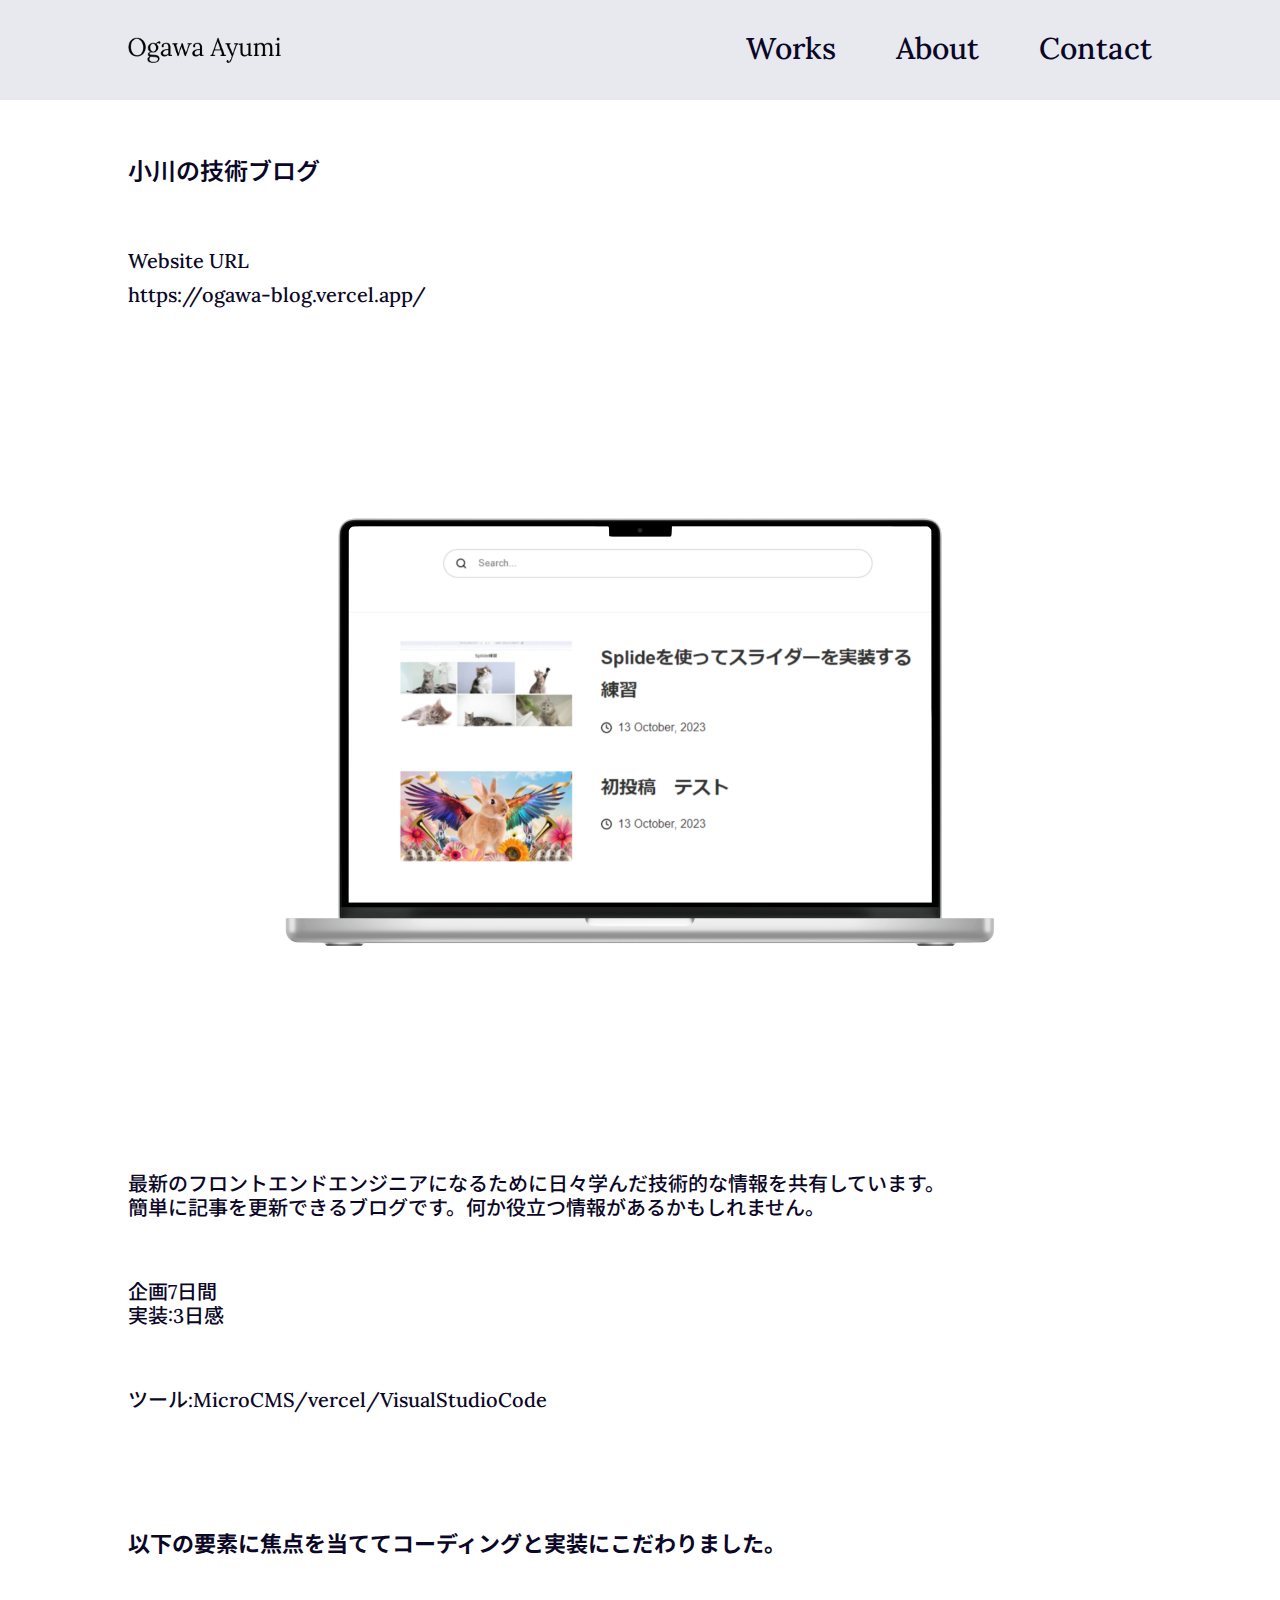
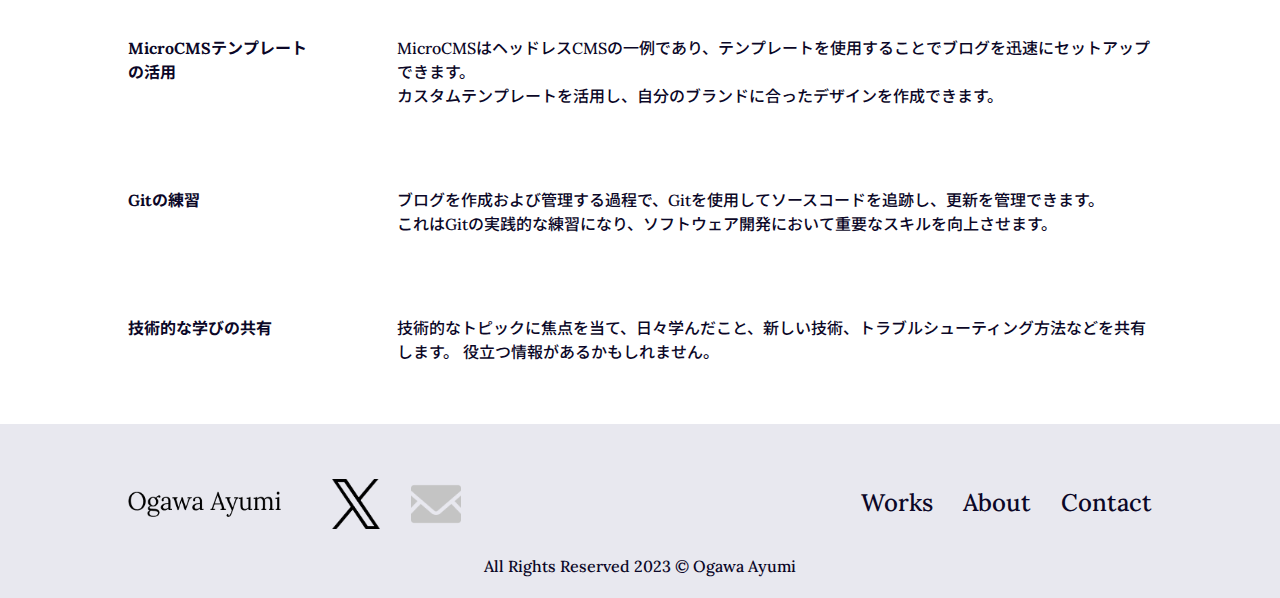
==== pages/works-blog.html @ 49385c25 "Add files via upload" ====
<html>
  <!DOCTYPE html>
  <html lang="ja">
  <head>

    <title>小川歩美のポートフォリオ</title>

  <meta charset="UTF-8">
  <meta name="viewport" content="width=device-width,initial-scale=1">

  <!-- CSSリンク -->
  <link rel="stylesheet" href="../css/reset.css">
  <link rel="stylesheet" href="../css/common.css">
  <link rel="stylesheet" href="../css/works.css">
  <!-- googleFonts -->
  <link rel="preconnect" href="https://fonts.googleapis.com">
  <link rel="preconnect" href="https://fonts.gstatic.com" crossorigin>
  <link href="https://fonts.googleapis.com/css2?family=Lora:wght@400;700&family=Noto+Sans+JP:wght@400;700&display=swap" rel="stylesheet">

  </head>
  <body>

    <header class="header_a">
      <div class="container">

        <!-- ロゴエリア -->
        <div class="area_logo_header">
          <a class="logo" href="../index.html">
            <img src="../img/Ogawa Ayumi.png" alt="OgawaAyumi">
          </a>
        </div>

        <!-- ナビゲーション -->
        <nav class="area_nav_header">
          <ul class="list_nav_header">
            <li>
              <a href="../index.html#Works">Works</a>
            </li>
            <li>
              <a href="../index.html#About">About</a>
            </li>
            <li>
              <a href="../index.html#Contact">Contact</a>
            </li>
          </ul>
        </nav>

        <!-- ハンバーガーメニュー -->
        <div id="toggle">
          <div id="toggle-box">
              <span></span>
              <span></span>
              <span></span>
          </div>
      </div>
      
      <div id="nav-content">
          <nav>
              <ul>
                  <li><a href="../index.html#Home">Home</a></li>
                  <li><a href="../index.html#Works">Works</a></li>
                  <li><a href="../index.html#About">About</a></li>
                  <li><a href="../index.html#Contact">Contact</a></li>
                  <!-- <li><a href="#">Link5</a></li> -->
              </ul>
          </nav>
      </div>
      

      </div>
    </header>

<main>
    <!-- セクション1 -->

    <section class="works-section1">
      <div class="works-section1-bg">
      <h1>小川の技術ブログ</h1>
      <p class="top-text-1">Website URL <br>
        <a class="url" href="https://ogawa-blog.vercel.app/" target="_blank">https://ogawa-blog.vercel.app/</a></p>


          <div class="c-bnr practice03">
            <div class="works-section1-top-img-box">
              <a href="https://ogawa-blog.vercel.app/" target="_blank">
              <img src="../img/blog.png" alt="小川の技術ブログモックアップ画像">
              </a>
            </div>
          </div>


      <p class="top-text-2">最新のフロントエンドエンジニアになるために日々学んだ技術的な情報を共有しています。<br>
        簡単に記事を更新できるブログです。何か役立つ情報があるかもしれません。
      </p>

      <p class="top-text-3">企画7日間<br>
        実装:3日感</p>
      <p class="top-text-4">ツール:MicroCMS/vercel/VisualStudioCode</p>

    </div>
    </section>


    <!-- セクション2 -->

  <!-- <section class="works-section2">
    <div class="works-section2-img-box">
      <p>ここにデザインモックアップ</p>

    </div>
  </section> -->


  <!-- セクション3 -->
  <section class="works-section3">
    <h2 class="works-section3-h2">以下の要素に焦点を当ててコーディングと実装にこだわりました。</h2>
    <div class="works-section3-text-flex">

    <h3>MicroCMSテンプレートの活用</h3>
    <p>
      MicroCMSはヘッドレスCMSの一例であり、テンプレートを使用することでブログを迅速にセットアップできます。<br>
      カスタムテンプレートを活用し、自分のブランドに合ったデザインを作成できます。</p>
    </div>

    <div class="works-section3-text-flex">
      <h3>Gitの練習</h3>
      <p>ブログを作成および管理する過程で、Gitを使用してソースコードを追跡し、更新を管理できます。<br>
        これはGitの実践的な練習になり、ソフトウェア開発において重要なスキルを向上させます。</p>
    </div>

    <div class="works-section3-text-flex">
      <h3>技術的な学びの共有</h3>
      <p>技術的なトピックに焦点を当て、日々学んだこと、新しい技術、トラブルシューティング方法などを共有します。
        役立つ情報があるかもしれません。
      </p>
    </div>




  </section>













</main>



<!-- フッター -->
<footer>
  <div class="footer">

    <div class="footer-text-img-area">
      <div class="footer-flex">

        <div class="footer-logo-box">
          <a class="logo" href="../index.html">
            <img src="../img/Ogawa Ayumi.png" alt="OgawaAyumi">
          </a>
        </div>

        <div class="footer-icon-area">
          <div class="footer-icon-box">
            <a href="https://twitter.com/oga251wa00" target="_blank">
            <img src="../img/x.png" alt="画像をクリックしてリンク先を開く">
          </a>

          </div>
          <div class="footer-icon-box">
            <a href="mailto:ogawaamdm28work@gmail.com">
            <img src="../img/mail.png" alt="メールを送る">
            </a>
          </div>
        </div>
      </div>

      <div class="footer-text-box">

        <ul>
          <li>
            <a href="../index.html#Works">Works</a>
          </li>
          <li>
            <a href="../index.html#About">About</a>
          </li>
          <li>
            <a href="../index.html#Contact">Contact</a>
          </li>
        </ul>
      </div>
    </div>
  </div>



<small>All Rights Reserved 2023 © Ogawa Ayumi</small>

</footer>






    </main>
  <!-- Jクエリ読み込み -->
  <script src="../js/code.jquery.com_jquery-3.7.0.min.js"></script>

  <!-- 自分の書くJS読み込み -->
  <script src="../js/common.js"></script>
  
  
  </body>
</html>
---- css/common.css ----
@charset "UTF-8";
/* CSS Document */

html {
  font-size: 62.5%; 
  /* 16px * 62.5% = 10px */

  width: 100%;
  box-sizing: border-box;
  scroll-behavior: smooth;
}
body {
  color: #0B0727;
  font-family: 'Lora', 'Noto Sans JP', sans-serif;
  font-weight: 500;
  font-size: 1.6em;
  line-height: 2.4rem;
  text-align: center;
  /*ヘッダーにpositionfixedをつけたとき浮いたスペースをずらしている*/
  /* padding-top: 100px; */
}
.container {
  max-width: 80%;
  margin: 0 auto;
}


/* ヘッダー */
.header_a {
  color: #350f20;
  /* position: fixed; */
  width: 100%;
  background-color: #dedee9b5;
  height: 100px;
}

.header_a > .container {
  height: 100px;
  display: flex;
  align-items: center;
}

.area_logo_header .logo {
    display: block;
    width: 153px;
    height: auto;
}

.area_logo_header .logo img {
    width: 100%;
    height: 100%;
    object-fit: contain;
}


/* ナビゲーション */
.area_nav_header {
  margin-left: auto;
}

/* ナビゲーションリスト */
.list_nav_header {
  display: flex;
  align-items: center;
}

.list_nav_header  > li + li {
  margin-left: 40px;
}

.list_nav_header a {
  font-size: 3rem;
  text-decoration: none;  
  font-weight: 500;
  color: #0B0727;
  margin-left: 20px;
}




#toggle,
#nav-content,
#main {
  display: none;
}

/* ハンバーガーメニュー */
@media screen and (max-width: 1100px) {
  /* 1100px以下の画面幅に適用されるスタイルをここに指定します */
  .area_nav_header {
    display: none;
  }

  #toggle,
  #nav-content,
  #main {
    display: block;
  }

/* h1 {
  font-size: 2.8rem;
  padding-top: 40px;
  margin: 0;
} */

#toggle {
    position: fixed;
    top: 25px;
    right: 25px;
}

#toggle-box {
    position: relative;
    width: 36px;
    height: 36px;
    cursor: pointer;
    margin-right: 20px;
}

#toggle-box > span {
  width: 100%;
  height: 1px;
  left: 0;
  display: block;
  background: #0B0727;
  position: absolute;
  transition: transform .6s ease-in-out, top .5s ease, bottom .5s ease;
}

#toggle-box > span:nth-child(1) {
    top: 0;
}

#toggle-box > span:nth-child(2) {
    top: 50%;
    transform: translatey(-50%);
}

#toggle-box > span:nth-child(3) {
  bottom: 0;
}

#toggle {
    z-index: 1000;
}
/* #main {
    position: relative;  
    z-index: 990;
} */

#nav-content {
    z-index: 900;
    overflow: auto;
    width: 50%;
    height: 100%;
    background: #4d4b57;
    color: #fff;
    position: fixed;
    top: 0;
    right: 0;
    text-align: center;
    transform: translateX(100%);
    transition:  transform 1s cubic-bezier(0.215, 0.61, 0.355, 1);
}

#nav-content ul {
  list-style: none;
}

#nav-content a {
  display: block;
  color: #fff;
  text-decoration: none;
  padding: 30px 0;
  transition: opacity .6s ease;
}

#nav-content a:hover {
  opacity: 0.6;
}

.is-open {
    overflow: hidden;
}

.is-open #toggle-box > span {
    background: #fff;
}

.is-open #toggle-box > span:nth-child(1) {
  top: 50%;
  transform: rotate(45deg) translatey(-50%);
}

.is-open #toggle-box > span:nth-child(2) {
  width: 0;
}

.is-open #toggle-box > span:nth-child(3) {
  top: 50%;
  transform: rotate(-45deg) translatey(-50%);
}

.is-open #nav-content {
  z-index: 999;
  transform: translateX(0);
}

.overlay {
  background: rgba(0,0,0,0.5);
  height: 100vh;
}
}

/* セクション1 */
.top-text-svg-bg {
  width: 100%;
  height: 100%;
  /* background-color: #cdd6ee; */
  display: flex;
  justify-content: center;
}
/* レスポンシブ */
@media screen and (max-width: 1300px) {
  .top-text-svg-bg {
    height: 80vh;
  }
}
@media screen and (max-width: 900px) {
.top-text-svg-bg {
    height: 50vh;
  }
}
@media screen and (max-width: 660px) {
  .top-text-svg-bg {
    height: 40vh;
  }
}




/* セクション2 */
.section2-text-img-area {
  width: 80%;
  height: 50vh;
  /* background-color: #FFC6C6; */
  display: flex;
  padding: 4px;
  margin: 0 auto;
}
.section2-text-box{
  width: 60%;
  height: 100%;
  /* background-color: #B4F5F9; */
  display: grid;
  place-content: center;
}
.section2-text-box p {
  font-size: 2.8rem;
  line-height: 168%;text-align: left;
}
.section2-img-box{
  width: 40%;
  height: 100%;
  /* background-color: #FFDFF6; */
  display: grid;
  place-items: center;
}
.section2-img-box img {
  width: 26vw;
  object-fit: cover;
  transform: rotate(8deg);
  margin-right: 30px;
}

/* セクション2レスポンシブ*/
@media screen and (max-width: 1100px) {
  .section2-text-box p {
    font-size: 2.4rem;
  }


}
@media screen and (max-width: 860px) {
  .section2-text-box p {
    font-size: 1.8rem;
  }
  .section2-text-img-area {
    height: 32vh;
}

}
@media screen and (max-width: 660px) {
  .section2-text-box p {
    font-size: 1.6rem;
  }
  .section2-text-img-area {
    height: 28vh;
}

}
@media screen and (max-width: 460px) {
  .section2-text-box p {
    font-size: 1.1rem;
  }
  .section2-text-img-area {
    height: 26vh;
  }
  .section2-img-box img {
    width: 31vw;
  }
}

/* セクション3 */

.section3 {
  background-color: #FBFBFB;
}

.section3 h2 {
  font-size: 4.8rem;
  line-height: 100%;
  text-align: left;
  /* display: inline-block; */
}
.section3 p {
  opacity: 0.7;
  /* display: inline-block; */
  margin-left: 14px;
}
.section3-h2-p-area {
  display: flex;
  align-items: baseline;
  width: 80%;
  margin: 0 auto;
  padding-top: 60px;
}
.section3-text-img-bg {
  width: 100%;
  /* height: 72vh; */
  /* background-color: #D2FAFF;
  padding: 5px; */
}
.section3-text-img-area {
  width: 80%;
  /* background-color: #FFFDD7; */
  margin: 0 auto;
  /* padding: 10px; */
  display: flex;
  flex-direction: row;
  gap: 70px;
  padding-top: 62px;
}

.section3-flex-column {
  /* 子要素２つが親要素内で50%の幅を占める */
  flex: 1;
  height: 100%;
  display: flex;
  flex-direction: column;
  /* background-color: #d97474;
  padding: 5px; */
}
.section3-img-box {
  width: 100%;
  height: 43vh;
  /* background-color: #FFBEED; */
}
.section3-img-box img{
  width: 100%;
  height: 100%;
  object-fit: cover;
}

.section3-text-box {
  width: 100%;
  height: 16vh;
  /* background-color: #CEF8BF; */
  text-align: left;
}
.section3-text-box h3 {
  font-size: 2rem;
  color: #0B0727;
  line-height: 100%;
  padding: 20px 0 10px 0;
}
.section3-text-box p {
  margin-left: 0px;
  line-height: 100%;
}


/* セクション3レスポンシブ */
@media screen and (max-width: 1100px) {
  .section3-h1-p-area {
    padding-top: 70px;
    }
  .section3-text-img-area {
    flex-direction: column;
    gap: 70px;
    padding-top: 70px;
  }
 .section3-img-box {
  width: 80%;
  height: 43vh;
  margin: 0 auto;
  }
  .section3-text-box {
    width: 80%;
    height: 14vh;
  }
  .section3-flex-column {
    align-items: center;
    justify-content: center;
    margin: 0 auto;
  }
}

@media screen and (max-width: 660px) {
  .section3-img-box {
    width: 80%;
    height: 33vh;
    }
    .section3-text-box {
      width: 80%;
      height: 12vh;
    }
}

@media screen and (max-width: 460px) {
  .section3-img-box {
    width: 80%;
    height: 24vh;
    }
    .section3-text-box {
      width: 80%;
      height: 8vh;
    }
    .section3-text-img-area {
      flex-direction: column;
      gap: 60px;
      padding-top: 60px;
    }
  .section3-h2-p-area {
    padding-top: 60px;
    }
    .section3 h2 {
      font-size: 3.4rem;
    }
    .section3-text-box h3 {
      font-size: 1.6rem;
      padding: 10px 0 10px 0;
  }
}

/* セクション4 */
.section4 {
  background-color: #ffffff;
}
.section4-h2-p-area {
  display: flex;
  align-items: baseline;
  width: 80%;
  margin: 0 auto;
  padding-top: 60px;
}
.section4 h2 {
  font-size: 4.8rem;
  line-height: 100%;
  text-align: left;
}
.section4 p {
  opacity: 0.7;
  margin-left: 14px;
}
.section4-text-img-area {
  width: 80%;
  height: 46vh;
  /* background-color: #FFFDD7; */
  margin: 0 auto;
  display: flex;
  flex-direction: row;
  padding: 60px 0;
  align-items: center;
  justify-content: center;
  gap: 38px;
}
.section4-img-box {
  width: 36%;
  height: 43vh;
  box-shadow: -23px 20px 0px 0px #dedee9;
  border-radius: 0px;
}
.section4-img-box img {
  width: 100%;
  height: 100%;
  object-fit: cover;
}
.section4-text-box {
  width: 50%;
  height: 43vh;
  /* background-color: #A6F0A0; */
  text-align: left;
  display: grid;
  place-content: center;
  position: relative;
}
  .section4-text-box-bg {
    width: 46%;
    position: absolute;
    left: 50%;
    top: 10%;
}
.section4-text-box-bg img {
  width: 100%;
  height: 100%;
  object-fit: cover;
}


.section4-text-box > .p-name {
  font-size: 2rem;
  opacity: 1;
  line-height: 100%;
  padding: 30px 0 30px 0;
  z-index: 10;
}
.p-name span {
  font-size: 3.2rem;
}
.section4-text-box > .p-text {
  font-size: 1.8rem;
  opacity: 1;
  line-height: 170%;
  z-index: 10;
}
.section4-text-box > .p-text span {
  font-size: 2.4rem;
}
/* マーカー */
.marker-1 {
  background:linear-gradient(transparent 60%, rgba(222, 224, 239, 0.8) 30%); 
  display: inline;                                                        
}
.marker-2 {
  background:linear-gradient(transparent 60%, rgba(215, 208, 226, 0.8) 30%); 
  display: inline;                                                        
}


/* セクション4レスポンシブ */
@media screen and (max-width: 1100px) {
    .section4-h2-p-area {
    padding-top: 70px;
  }
}
@media screen and (max-width: 1200px) {
  .section4-img-box {
    height: 34vh;
  }
  .section4-text-box {
    height: 34vh;
  }
  .section4-text-img-area {
    height: 31vh;
    gap: 38px;
  }
}
@media screen and (max-width: 980px) {
  .section4-text-img-area {
    width: 80%;
    height: 65vh;
    flex-direction: column;
    padding: 60px 0;
    gap: 38px;
  }

  .section4-img-box {
    width: 60%;
    height: 31vh;
  }
  .section4-text-box {
    width: 70%;
    height: 28vh;
  }
  .section4-text-box-bg {
    width: 38%;
    position: absolute;
    left: 60%;
    top: 6%;
  }
}
@media screen and (max-width: 660px) {
  .section4-text-img-area {
    height: 62vh;
  }
  .section4-img-box {
    width: 60%;
    height: 36vh;
  }
  .section4-text-box {
    width: 80%;
    height: 33vh;
  }
  .section4-text-box-bg {
    width: 46%;
    position: absolute;
    left: 54%;
    top: 5%;  
  }
}
@media screen and (max-width: 460px) {
  .section4 h2 {
    font-size: 3.4rem;
  }
  .section4-h2-p-area {
    padding-top: 60px;
  }
  .section4-text-img-area {
    height: 62vh;
  }
  .section4-img-box {
    width: 80%;
    height: 34vh;
  }
  .section4-text-box {
    width: 80%;
    height: 34vh;
  }
  .section4-text-box > .p-name {
    font-size: 1.6rem;
    opacity: 1;
    line-height: 100%;
    padding: 10px 0 26px 0;
  }
  .p-name span {
    font-size: 2.6rem;
  }
  .section4-text-box > .p-text {
    font-size: 1.4rem;
    opacity: 1;
    line-height: 160%;
  }
  .section4-text-box-bg {
    width: 50%;
    position: absolute;
    left: 52%;
    top: 12%;
  }
}

/* 大きい画面レスポンシブ */
@media screen and (min-width: 1400px) {
  .section4-text-box > .p-text {
    line-height: 200%;
  }
}





/* セクション5 */
.section5 {
  background-color: #FBFBFB;
}
.section5-h2-p-area {
  display: flex;
  align-items: baseline;
  width: 80%;
  margin: 0 auto;
  padding-top: 60px;
}
.section5 h2 {
  font-size: 4.8rem;
  line-height: 100%;
  text-align: left;
}
.section5 p {
  opacity: 0.7;
  margin-left: 14px;
}

.section5-text-img-area {
  width: 80%;
  height: 12vh;
  /* background-color: #FEFFE1; */
  margin: 0 auto;
  display: flex;
  flex-direction: row;
  padding: 60px 0;
  align-items: center;
  justify-content: center;
  gap: 28px;
}
.section5-img-box {
  width: 80px;
  height: 80px;
  /* background-color: #FFAEDF; */
  display: flex;
  justify-content: center;
  align-items: center;
}
.section5-img-box img {
  width: 60px;
  height: 60px;
  object-fit: contain;
}
.section5-text-box {
  width: 80%;
  height: 80px;
  /* background-color: #A6FFFA; */
  display: flex;
  align-items: center;
}

.section5-text-box a {
  font-size: clamp(1rem, 0.388rem + 2.61vw, 3rem);
  color: #0B0727;
  text-decoration: none;

}


/* セクション5レスポンシブ */
@media screen and (max-width: 1100px) {
  .section5-h2-p-area {
  padding-top: 70px;
  }
}

@media screen and (max-width: 460px) {
  .section5 h2 {
    font-size: 3.4rem;
  }
  .section5-h2-p-area {
    padding-top: 60px;
  }
  .section5-img-box {
    width: 60px;
    height: 60px;
  }
  .section5-text-box {
    width: 80%;
    height: 60px;
  }
}

/* フッター */
footer {
  background-color: #dedee9b5;
  padding: 30px 0 20px 0;
}
.footer {
  /* padding: 30px 0 30px 0; */
}
.footer-text-img-area {
  width: 80%;
  height: 100px;
  /* background-color: #fff9da; */
  display: flex;
  flex-direction: row;
  align-items: center;
  margin: 0 auto;
  justify-content: space-between;
}
.footer-logo-box {
    width: 153px;
    height: 100%;
}
.footer-logo-box img {
  width: 100%;
  height: 100%;
  object-fit: contain;
}
.footer-icon-area {
  width: 170px;
  height: 100%;
  /* background-color: #ABBEFF; */
  display: flex;
  align-items: center;
  gap: 30px;
  justify-content: center;
}
.footer-icon-box {
  width: 50px;
  height: 50px;
}
.footer-icon-box img {
  width: 100%;
  height: 100%;
  object-fit: contain;
}
.footer-flex {
  display: flex;
  align-items: center;
  gap: 30px;
  /* border: 2px solid; */
  height: 100%;
}
.footer-text-box {
  /* background-color: #CDB3BB; */
  display: flex;
  align-items: center;
  height: 100%;
}
.footer-text-box ul {
  list-style: none;
  display: flex;
}
.footer-text-box ul a {
  font-size: 2.4rem;
  margin-left: 30px;
  text-decoration: none;
  color: #0B0727;
}

footer small {

}

/* フッターレスポンシブ */
@media screen and (max-width: 900px) {
  .footer-text-img-area {
    height: 80px;
  }
  .footer-logo-box {
    width: 100px;
  }
  .footer-flex {
    gap: 10px;
  }
  .footer-icon-box {
    width: 38px;
    height: 38px;
  }
  .footer-icon-area {
    width: 125px;
    gap: 20px;
  }
  .footer-text-box ul a {
    font-size: 2rem;
    margin-left: 20px;
  }
} 
@media screen and (max-width: 660px) {
  .footer-text-img-area {
    flex-direction: column-reverse;
}
  .footer-flex {
    height: 100%;
    justify-content: space-between;
    width: 100%;
  }
}

/* ホバーアニメーション */
.c-bnr.practice03 {
  position: relative;
  transition: .6s cubic-bezier(0.33, 1, 0.68, 1);
  overflow: hidden; /* オーバーフローを隠すために追加 */
}

.c-bnr.practice03 a { /* リンク要素に対するスタイルを追加 */
  display: block;
  position: relative;
  z-index: 1; /* リンク要素を擬似要素よりも手前に配置 */
}

.c-bnr.practice03::before,
.c-bnr.practice03::after {
  content: "";
  display: block;
  position: absolute;
  margin: auto;
  top: 0;
  left: 0;
  margin: auto;
  transition: .6s cubic-bezier(0.33, 1, 0.68, 1);
  opacity: 0;
  z-index: 0; /* 擬似要素をリンク要素よりも背後に配置 */
}

/* 以下のスタイルは変更しないでください */
.c-bnr.practice03::before {
  background: rgba(193, 192, 211, 0.6);
  width: 100%;
  height: 100%;
}

.c-bnr.practice03::after {
  color: #fff;
  content: "Coming soon";
  font-size: 22px;
  font-weight: bold;
  display: flex;
  text-align: center;
  justify-content: center;
  align-items: center;
  bottom: 0;
  right: 0;
}

.c-bnr.practice03:hover::before,
.c-bnr.practice03:hover::after {
  opacity: 1;
}

.c-bnr.practice03:hover::after {
  letter-spacing: 0.1em;
}

.c-bnr.practice03:hover {
  transform: scale(0.9);
}
---- css/works.css ----
@charset "UTF-8";
/* CSS Document */

html {
  font-size: 62.5%; 
  /* 16px * 62.5% = 10px */

  width: 100%;
  box-sizing: border-box;
  scroll-behavior: smooth;
}
body {
  color: #0B0727;
  font-family: 'Lora', 'Noto Sans JP', sans-serif;
  font-weight: 500;
  font-size: 1.6em;
  line-height: 2.4rem;
  text-align: center;
  /*ヘッダーにpositionfixedをつけたとき浮いたスペースをずらしている*/
  /* padding-top: 100px; */
}

/* worksセクション1 */
.works-section1-bg {
  width: 100%;
  /* height: 160vh; */
  /* background-color: rgb(225, 239, 255); */
}
h1 {
  font-size: 2.4rem;
  font-weight: 600;
  padding: 60px 0 60px 0;
  text-align: left;
  width: 80%;
  margin: 0 auto;
}
.top-text-1 {
  font-size: 2rem;
  padding: 0 0 60px 0;
  width: 80%;
  margin: 0 auto;
  text-align: left;
  line-height: 170%;
}
.url {
  text-decoration: none;
  color: #0B0727;
}
.top-text-2 {
  font-size: 2rem;
  padding: 80px 0 60px 0;
  width: 80%;
  margin: 0 auto;
  text-align: left;
}
.top-text-3 {
  font-size: 2rem;
  padding: 0 0 60px 0;
  width: 80%;
  margin: 0 auto;
  text-align: left;
}
.top-text-4 {
  font-size: 2rem;
  padding: 0 0 60px 0;
  width: 80%;
  margin: 0 auto;
  text-align: left;
}

.works-section1-top-img-box {
  margin: 0 auto;
  width:80%;
  height: 80vh;
  /* background-color: rgb(255, 177, 213); */
}
.works-section1-top-img-box img {
  width: 100%;
  height: 100%;
  object-fit: contain;
}
/* ホバーアニメーション */
.c-bnr.practice03 {
  width: 80%;
  margin: 0 auto;
  position: relative;
  transition: .6s cubic-bezier(0.33, 1, 0.68, 1);
  overflow: hidden; /* オーバーフローを隠すために追加 */
}

.c-bnr.practice03 a { /* リンク要素に対するスタイルを追加 */
  display: block;
  position: relative;
  z-index: 1; /* リンク要素を擬似要素よりも手前に配置 */
}

.c-bnr.practice03::before,
.c-bnr.practice03::after {
  content: "";
  display: block;
  position: absolute;
  margin: auto;
  top: 0;
  left: 0;
  margin: auto;
  transition: .6s cubic-bezier(0.33, 1, 0.68, 1);
  opacity: 0;
  z-index: 0; /* 擬似要素をリンク要素よりも背後に配置 */
}

/* 以下のスタイルは変更しないでください */
.c-bnr.practice03::before {
  background: rgba(193, 192, 211, 0.6);
  width: 100%;
  height: 100%;
}

.c-bnr.practice03::after {
  color: #fff;
  content: "Coming soon";
  font-size: 22px;
  font-weight: bold;
  display: flex;
  text-align: center;
  justify-content: center;
  align-items: center;
  bottom: 0;
  right: 0;
}

.c-bnr.practice03:hover::before,
.c-bnr.practice03:hover::after {
  opacity: 1;
}

.c-bnr.practice03:hover::after {
  letter-spacing: 0.1em;
}

.c-bnr.practice03:hover {
  transform: scale(0.9);
}

/* セクション1レスポンシブ */
@media screen and (max-width: 800px) {
  h1 {
    font-size: 2rem;
  }
  .top-text-1 {
    font-size: 1.6rem;
  }
  .works-section1-top-img-box {
    height: 43vh;
  }
  .top-text-2 {
    font-size: 1.4rem;
    padding: 50px 0 40px 0;
  }
  .top-text-3 {
    font-size: 1.4rem;
    padding: 0 0 40px 0;
  }
  .top-text-4 {
    font-size: 1.6rem;
    padding: 0 0 40px 0;
  }
}
@media screen and (max-width: 600px) {
  h1 {
    font-size: 1.8rem;
  }
  .top-text-1 {
    font-size: 1.4rem;
  }
  .works-section1-top-img-box {
    height: 34vh;
  }
  .top-text-2 {
    font-size: 1.3rem;
    padding: 30px 0 30px 0;
  }
  .top-text-3 {
    font-size: 1.3rem;
    padding: 0 0 30px 0;
  }
  .top-text-4 {
    font-size: 1.3rem;
    padding: 0 0 20px 0;
  }
}
@media screen and (max-width: 400px) {
  h1 {
    font-size: 1.4rem;
    padding: 30px 0 30px 0;
  }
.top-text-1 {
  font-size: 1.2rem;
  } 
  .works-section1-top-img-box {
    height: 21vh;
  }
  .top-text-2 {
    font-size: 1.2rem;
  }
}


/* worksセクション2 */

/* .works-section2 {
  width: 100%;
  height: 80%;
}
.works-section2-img-box {
  width: 100%;
  height: 100%;
  background-color: #ffc4f2;
}
.works-section2-img-box img {
  width: 100%;
  height: 100%;
  object-fit: cover;
} */

/* worksセクション3 */
.works-section3 {
  padding: 20px 0 20px 0;
  /* background-color: #d6ebea; */
}
.works-section3-text-flex {
  display: flex;
  width: 80%;
  margin: 0 auto;
  text-align: left;
  gap: 80px;
  padding: 40px 0 40px 0;
}

.works-section3-h2 {
  padding: 40px 0 40px 0;
    font-size: 2.2rem;
    text-align: left;
    width: 80%;
    margin: 0 auto;
}

.works-section3-text-flex h3 {
  width: 20%;
}
.works-section3-text-flex p {
  width: 80%;
}

/* セクション3レスポンシブ */
@media screen and (max-width: 800px) {
  .works-section3-h2 {
    font-size: 1.8rem;
  }
  .works-section3-text-flex h3 {
    width: 20%;
    font-size: 1.4rem;
  }
  .works-section3-text-flex {
    gap: 40px;
    font-size: 1.4rem;
    padding: 30px 0 30px 0;
  }
}
@media screen and (max-width: 400px) {
  .works-section3-h2 {
    font-size: 1.4rem;
    padding: 20px 0 20px 0;
  }
  .works-section3-text-flex h3 {
    width: 20%;
    font-size: 1.2rem;
  }
  .works-section3-text-flex {
    gap: 30px;
    font-size: 1.4rem;
    padding: 18px 0 18px 0;
  }
}
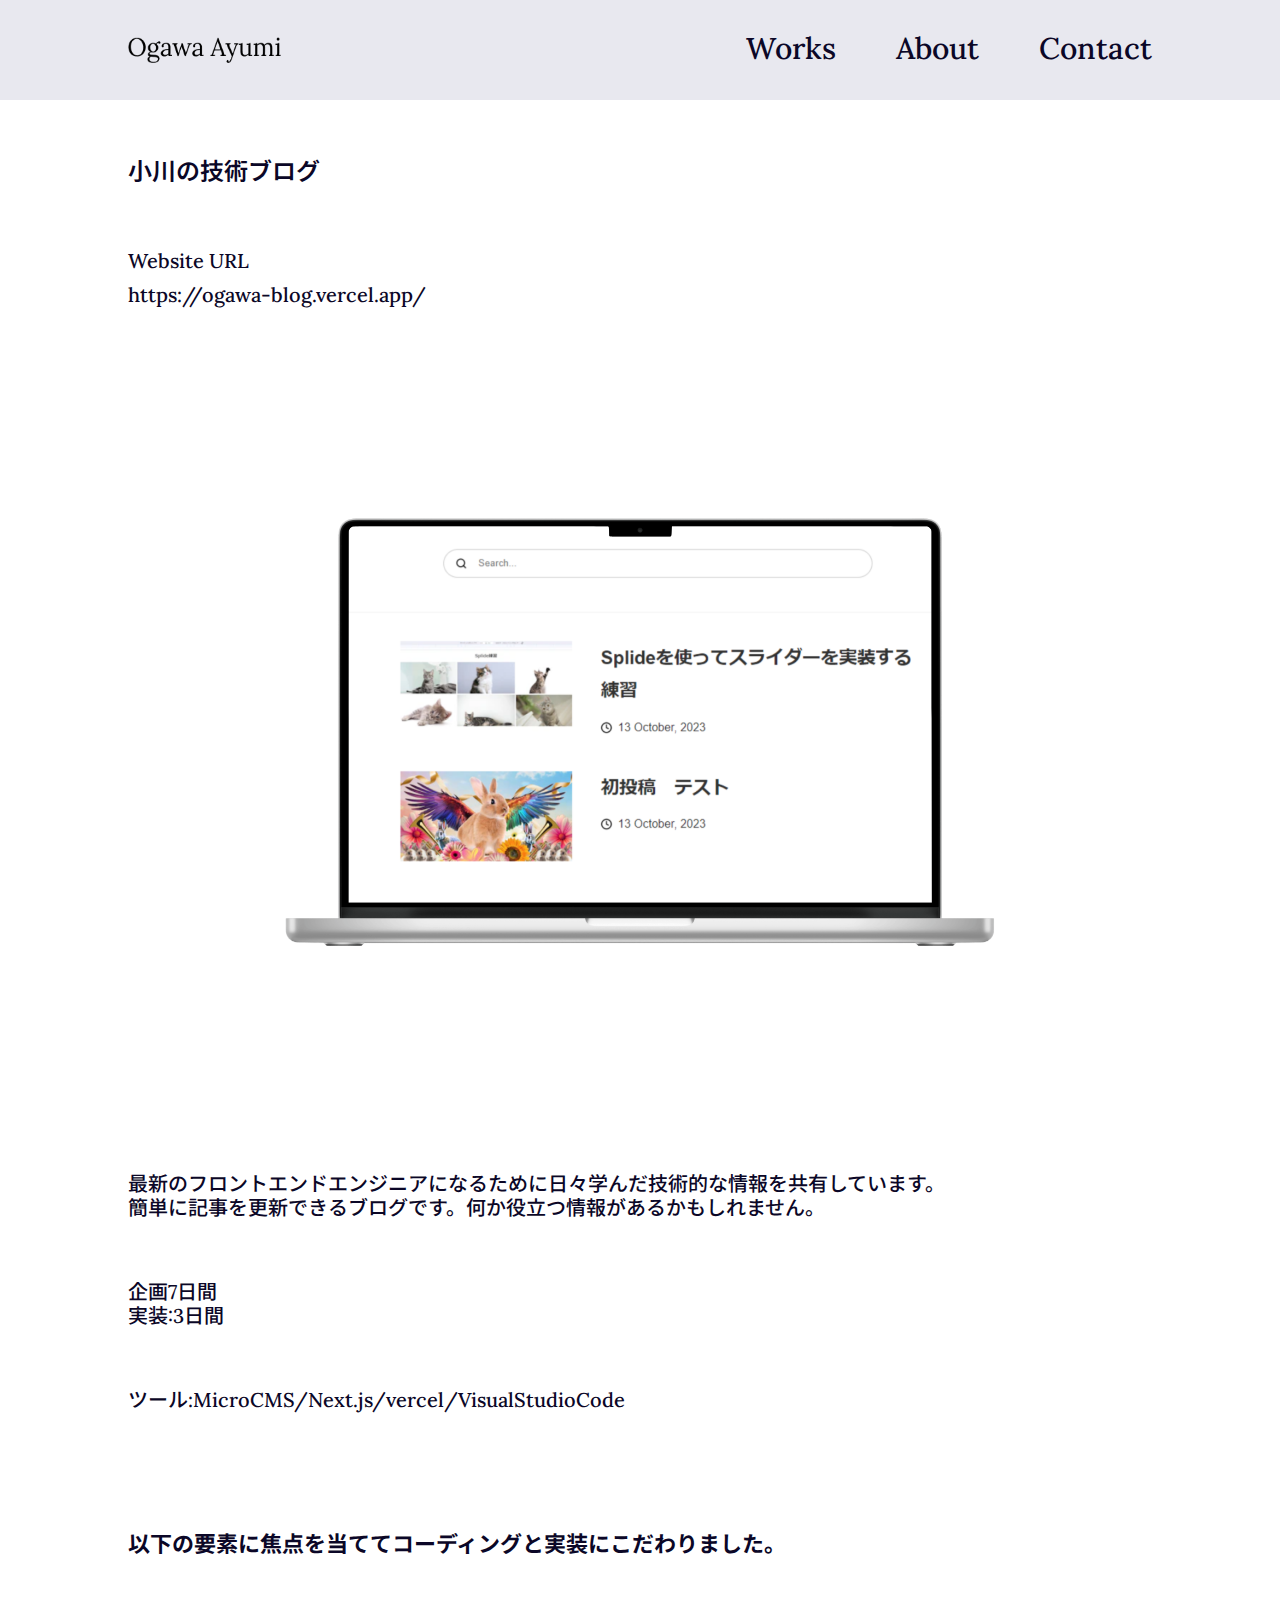
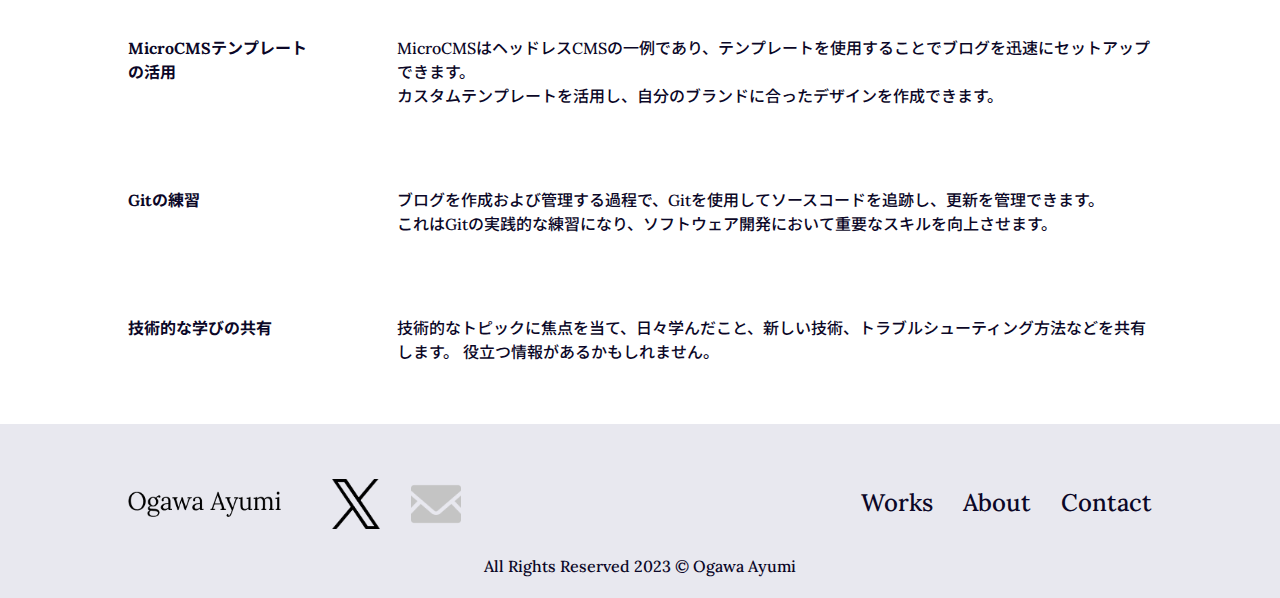
==== commit 15a94b04: "ポートフォリオ修正2023-10-23" ====
--- a/pages/works-blog.html
+++ b/pages/works-blog.html
@@ -94,8 +94,8 @@
       </p>
 
       <p class="top-text-3">企画7日間<br>
-        実装:3日感</p>
-      <p class="top-text-4">ツール:MicroCMS/vercel/VisualStudioCode</p>
+        実装:3日間</p>
+      <p class="top-text-4">ツール:MicroCMS/Next.js/vercel/VisualStudioCode</p>
 
     </div>
     </section>
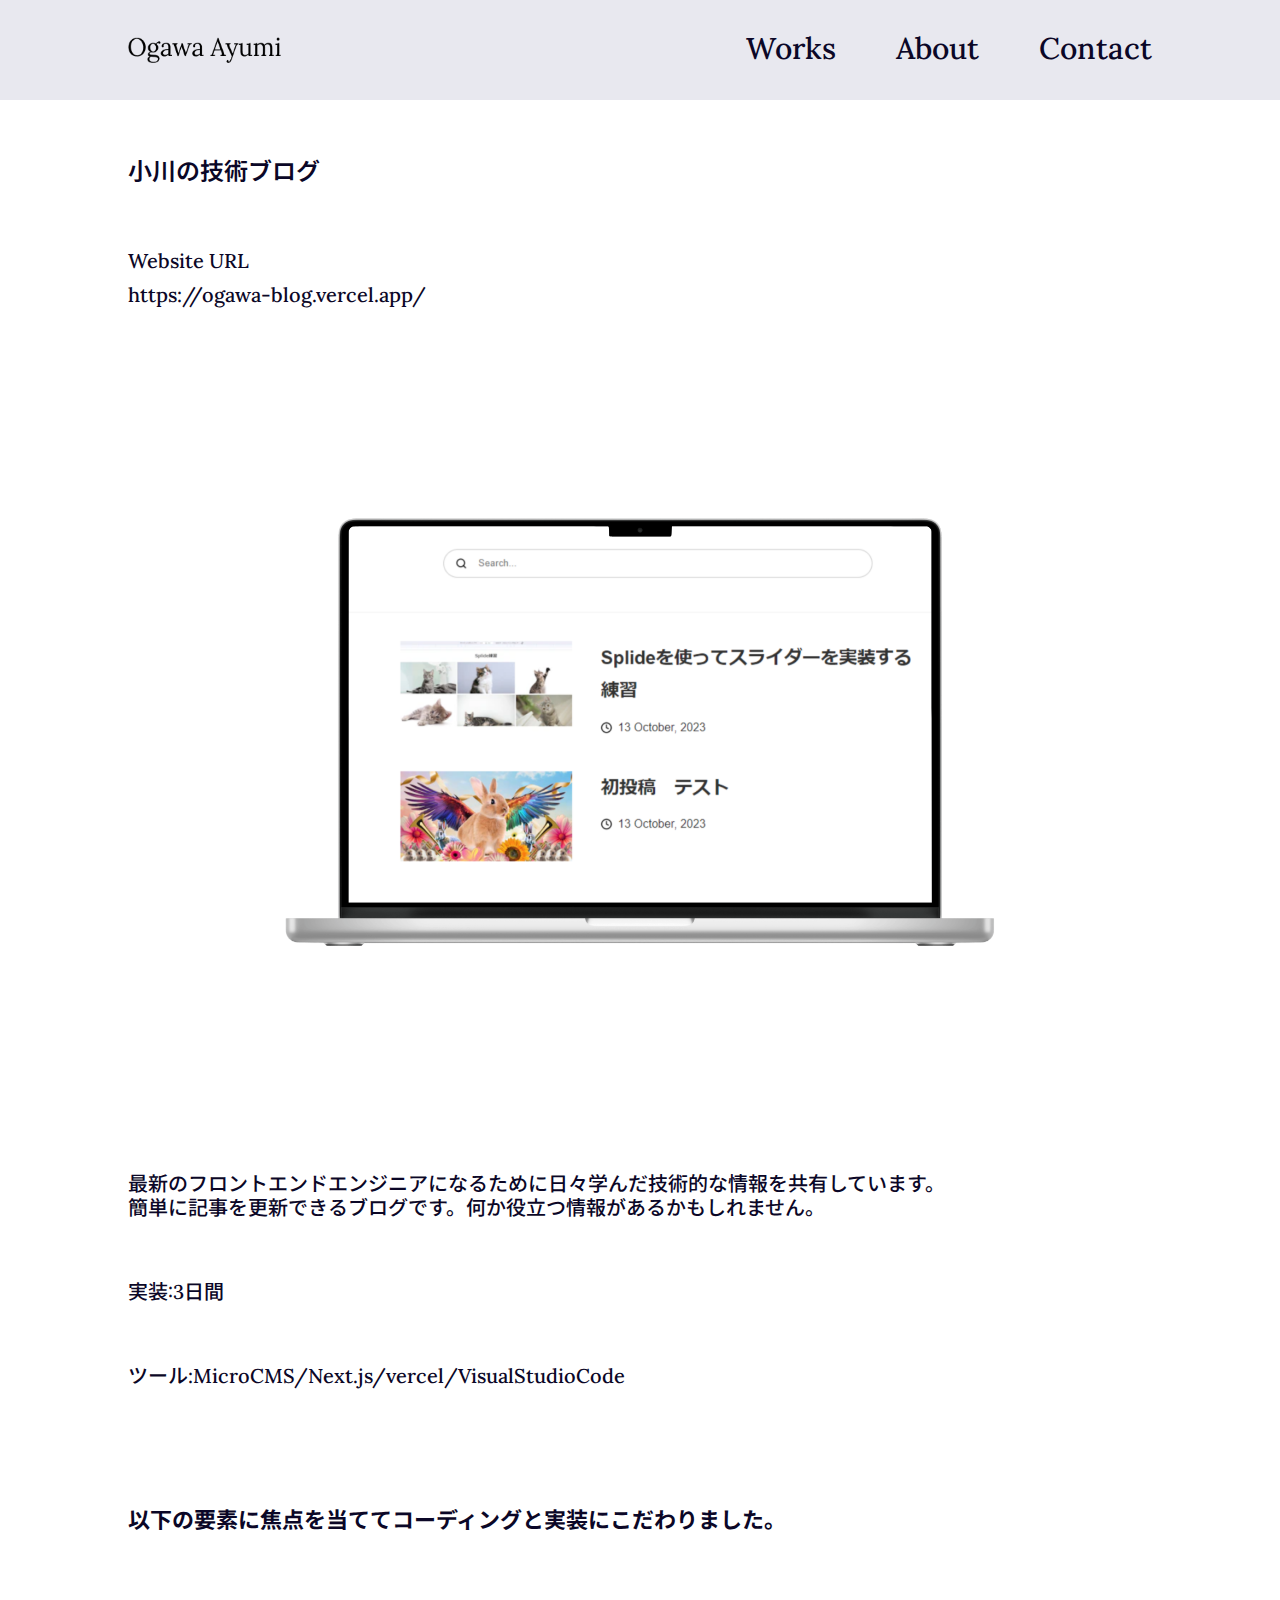
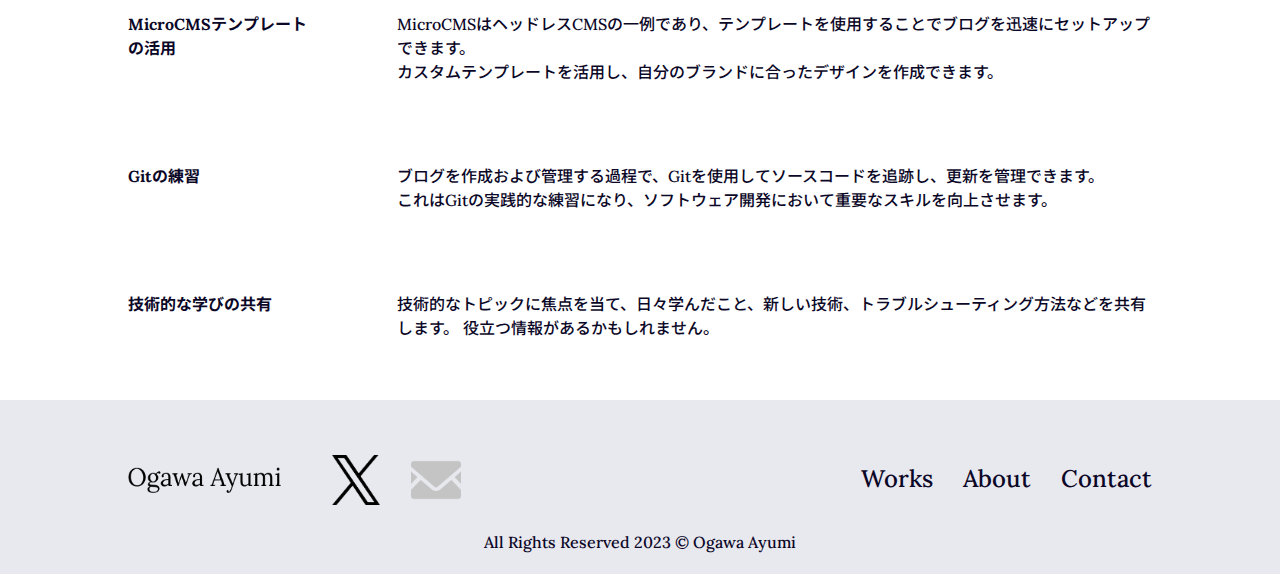
==== commit 1f5d91a2: "ポートフォリオ修正" ====
--- a/pages/works-blog.html
+++ b/pages/works-blog.html
@@ -93,7 +93,7 @@
         簡単に記事を更新できるブログです。何か役立つ情報があるかもしれません。
       </p>
 
-      <p class="top-text-3">企画7日間<br>
+      <p class="top-text-3">
         実装:3日間</p>
       <p class="top-text-4">ツール:MicroCMS/Next.js/vercel/VisualStudioCode</p>
 
--- a/css/common.css
+++ b/css/common.css
@@ -516,7 +516,7 @@
 .section4-text-box-bg img {
   width: 100%;
   height: 100%;
-  object-fit: cover;
+  object-fit: contain;
 }
 
 
